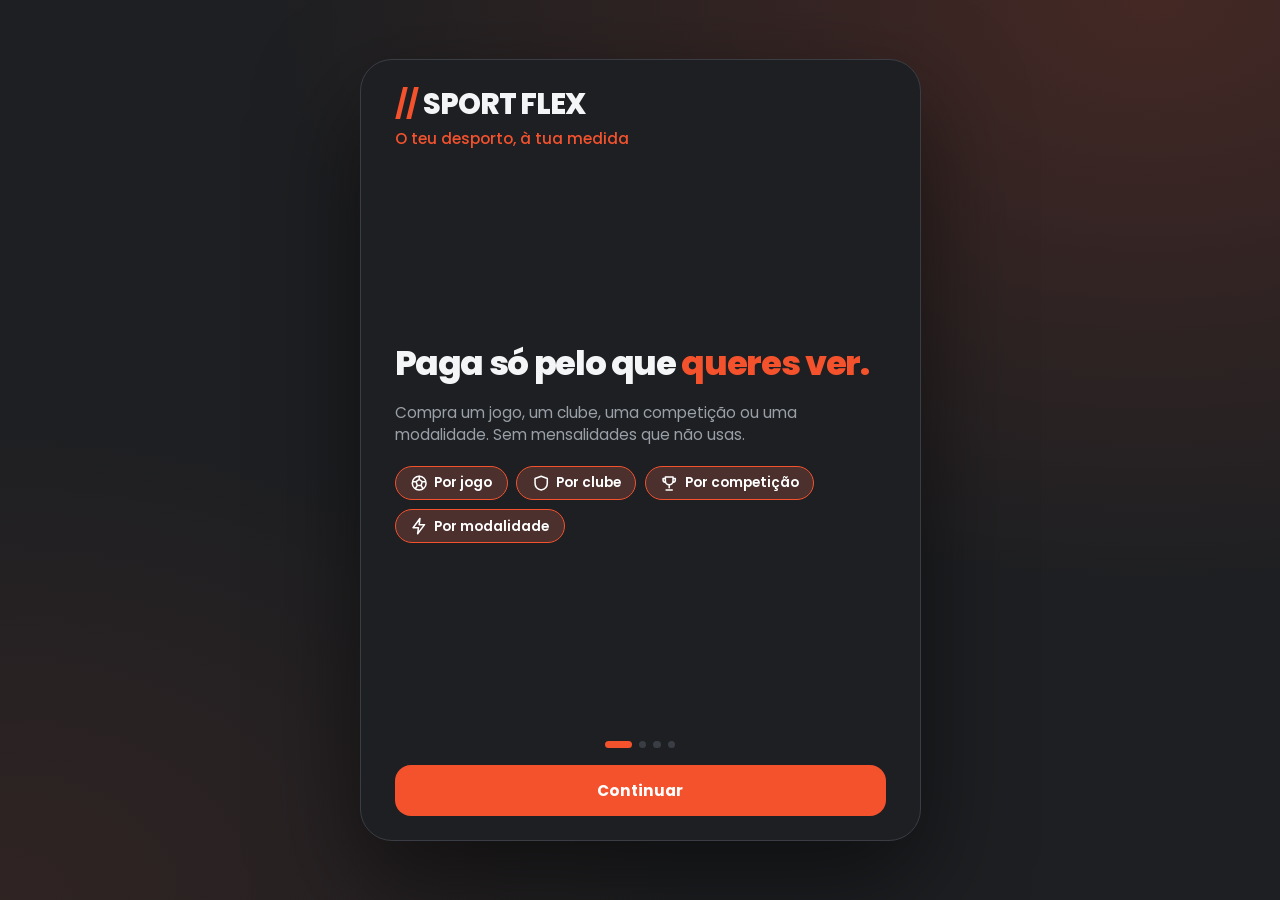
==== index.html @ 4c2252c5 "Add files via upload" ====
<!doctype html>
<html lang="pt">
<head>
<meta charset="utf-8">
<meta name="viewport" content="width=device-width,initial-scale=1,viewport-fit=cover">
<title>SportFlex</title>
<meta name="description" content="SportFlex: o teu desporto, à tua medida. Paga só pelo que queres ver.">
<meta name="theme-color" content="#1D1F22">
<meta name="color-scheme" content="dark">
<meta name="apple-mobile-web-app-capable" content="yes">
<meta name="mobile-web-app-capable" content="yes">
<meta name="apple-mobile-web-app-status-bar-style" content="black">
<meta name="apple-mobile-web-app-title" content="SportFlex">
<link rel="manifest" href="manifest.webmanifest">
<link rel="icon" href="icons/icon-192.png">
<link rel="apple-touch-icon" href="icons/apple-touch-icon.png">
<link rel="preconnect" href="https://fonts.googleapis.com">
<link rel="preconnect" href="https://fonts.gstatic.com" crossorigin>
<link rel="stylesheet" href="https://fonts.googleapis.com/css2?family=Barlow+Condensed:wght@600;700&family=Poppins:wght@400;500;600;700;800&display=swap">
<link rel="stylesheet" href="styles.css">
<style>[hidden]{display:none!important}img{max-width:100%}</style>
</head>
<body>
<div id="app"></div>
<div id="layer"></div>
<div id="toast" role="status" aria-live="polite"></div>
<script src="data.js"></script>
<script src="core.js"></script>
<script src="screens1.js"></script>
<script src="desk.js"></script>
<script src="player.js"></script>
<script src="screens2.js"></script>
<script src="boot.js"></script>
<script>
if('serviceWorker' in navigator&&location.protocol.startsWith('http')){
  window.addEventListener('load',()=>navigator.serviceWorker.register('sw.js').catch(()=>{}));
}
</script>
</body>
</html>
---- styles.css ----
/* Layout: phone-sized app shell, centered on wide screens; bottom tab bar; sheets slide up.
   Dark-first by brand: charcoal ground, one orange accent (user-changeable), green only for pitches and success. */
:root{
  --bg:#1D1F22; --bg2:#26292D; --bg3:#2F3237; --line:#3A3E44;
  --fg:#F4F5F6; --mut:#9AA0A8; --accent:#F4522D; --accent2:#FF7A45; --ok:#35C28A; --warn:#F5B942;
  --pitch1:#1C8A4F; --pitch2:#0F5C33;
  --ui:'Poppins',system-ui,sans-serif; --num:'Barlow Condensed','Poppins',sans-serif;
  color-scheme:dark;
}
*{box-sizing:border-box;margin:0;padding:0;-webkit-tap-highlight-color:transparent}
html{font-size:16px}
html.ts1{font-size:18px}html.ts2{font-size:20.5px}
html,body{height:100%}
body{background:var(--bg);color:var(--fg);font-family:var(--ui);font-size:.9rem;line-height:1.4;overflow:hidden;
  background-image:radial-gradient(600px 400px at 85% 0%,color-mix(in srgb,var(--accent) 22%,transparent),transparent),radial-gradient(500px 400px at 0% 100%,color-mix(in srgb,var(--accent) 10%,transparent),transparent)}
button{font:inherit;color:inherit;background:none;border:0;cursor:pointer;text-align:inherit}
button:focus-visible,input:focus-visible,[tabindex]:focus-visible{outline:2px solid var(--accent2);outline-offset:2px}
input{font:inherit;color:inherit}
svg.i{width:1.35em;height:1.35em;stroke:currentColor;fill:none;stroke-width:2;stroke-linecap:round;stroke-linejoin:round;flex:none}
#app{max-width:460px;height:100%;margin:0 auto;position:relative;background:var(--bg);overflow:hidden;display:flex;flex-direction:column}
.view{flex:1;overflow-y:auto;overflow-x:hidden;padding-block:0 6.5rem;padding-inline:max(16px,env(safe-area-inset-left,0px)) max(16px,env(safe-area-inset-right,0px));scrollbar-width:none}
.view::-webkit-scrollbar{display:none}
.col{display:flex;flex-direction:column;gap:.8rem}
.top{display:flex;align-items:center;justify-content:space-between;gap:.6rem;padding-block:1rem .6rem;position:sticky;top:0;background:linear-gradient(var(--bg) 78%,transparent);z-index:5}
.top h1{font-size:1.35rem;font-weight:700;letter-spacing:-.02em;line-height:1.15}
.top small{display:block;color:var(--mut);font-weight:400;font-size:.78rem}
.logo{font-weight:800;letter-spacing:-.04em;font-size:1.25rem;display:flex;gap:.3rem;align-items:baseline}
.logo b{color:var(--accent)}
.coinpill{display:flex;align-items:center;gap:.4rem;background:var(--bg3);border:1px solid var(--line);border-radius:99px;padding:.35rem .8rem .35rem .45rem;font-weight:600;font-size:.85rem}
.coin{width:1.15rem;height:1.15rem;border-radius:50%;background:radial-gradient(circle at 35% 30%,#ffe29a,var(--accent) 70%);display:inline-block;flex:none;box-shadow:inset 0 0 0 2px rgba(0,0,0,.18)}
.h2{display:flex;justify-content:space-between;align-items:baseline;margin-top:.6rem}
.h2 h2{font-size:1.02rem;font-weight:700;letter-spacing:-.01em}
.h2 button{color:var(--accent2);font-size:.8rem;font-weight:600}
.mut{color:var(--mut)}
.sm{font-size:.78rem}
/* buttons */
.btn{display:flex;align-items:center;justify-content:center;gap:.5rem;background:var(--accent);color:#fff;font-weight:700;border-radius:16px;padding:.85rem 1.1rem;min-height:3rem;text-align:center;transition:transform .12s,filter .12s}
.btn:active{transform:scale(.97)}
.btn.sec{background:var(--bg3);border:1px solid var(--line)}
.btn.ghost{background:transparent;border:1.5px solid var(--line)}
.btn.sm{min-height:2.3rem;padding:.4rem .9rem;border-radius:12px;font-size:.8rem}
.btn[disabled]{opacity:.45;pointer-events:none}
.row{display:flex;gap:.7rem;align-items:center}
.grow{flex:1;min-width:0}
.chip{display:inline-flex;align-items:center;gap:.35rem;padding:.4rem .85rem;border-radius:99px;background:var(--bg2);border:1.5px solid var(--line);font-weight:600;font-size:.8rem;white-space:nowrap}
.chip.on{background:color-mix(in srgb,var(--accent) 18%,var(--bg2));border-color:var(--accent);color:#fff}
.chips{display:flex;gap:.5rem;flex-wrap:wrap}
.strip{display:flex;gap:.7rem;overflow-x:auto;scroll-snap-type:x mandatory;margin-inline:calc(-1*max(16px,env(safe-area-inset-left,0px)));padding-inline:max(16px,env(safe-area-inset-left,0px));scrollbar-width:none;padding-bottom:.2rem}
.strip::-webkit-scrollbar{display:none}
.strip>*{scroll-snap-align:start;flex:none}
.card{background:var(--bg2);border:1px solid var(--line);border-radius:20px;padding:1rem}
/* seg */
.seg{display:flex;background:var(--bg2);border:1px solid var(--line);border-radius:14px;padding:.25rem;gap:.15rem}
.seg button{flex:1;text-align:center;padding:.5rem .2rem;border-radius:10px;font-weight:600;font-size:.78rem;color:var(--mut)}
.seg button.on{background:var(--accent);color:#fff}
/* crest */
.crest{width:2.5rem;height:2.5rem;flex:none}
.crest.lg{width:3.6rem;height:3.6rem}
.crest.xs{width:1.6rem;height:1.6rem}
/* hero recommendation */
.hero{width:84%;min-height:11.5rem;border-radius:24px;padding:1rem;position:relative;overflow:hidden;display:flex;flex-direction:column;justify-content:space-between;color:#fff;text-align:left}
.hero:after{content:"";position:absolute;right:-3rem;top:-3rem;width:11rem;height:11rem;border-radius:50%;border:2rem solid rgba(255,255,255,.09);pointer-events:none}
.hero .tags{display:flex;gap:.4rem;position:relative;z-index:1}
.tag{background:rgba(0,0,0,.42);backdrop-filter:blur(6px);border-radius:99px;padding:.2rem .65rem;font-size:.68rem;font-weight:700;letter-spacing:.02em;display:inline-flex;gap:.3rem;align-items:center}
.tag.live{background:var(--accent)}
.tag.ok{background:rgba(53,194,138,.9);color:#05281b}
.dot{width:.5rem;height:.5rem;border-radius:50%;background:currentColor;animation:pulse 1.4s infinite}
@keyframes pulse{50%{opacity:.25}}
.hero .vs{display:flex;align-items:center;gap:.7rem;position:relative;z-index:1}
.hero .vs b{font-family:var(--num);font-size:1.8rem;line-height:1}
.hero h3{font-size:1.05rem;font-weight:700;line-height:1.2;position:relative;z-index:1}
.why{font-size:.72rem;opacity:.85;display:flex;gap:.35rem;align-items:center;position:relative;z-index:1}
/* game card */
.g{display:flex;align-items:center;gap:.75rem;background:var(--bg2);border:1px solid var(--line);border-radius:20px;padding:.8rem;width:100%}
.g .tt{display:flex;flex-direction:column;gap:.15rem;min-width:0;flex:1}
.g .tt b{font-weight:600;font-size:.88rem;line-height:1.2}
.g .tt span{font-size:.72rem;color:var(--mut)}
.pair{display:flex;flex:none}
.pair .crest+.crest{margin-left:-.7rem}
.price{display:flex;align-items:center;gap:.3rem;font-weight:700;font-size:.85rem;background:color-mix(in srgb,var(--accent) 16%,var(--bg3));border:1px solid color-mix(in srgb,var(--accent) 45%,transparent);padding:.35rem .6rem;border-radius:12px;white-space:nowrap}
.price.own{background:rgba(53,194,138,.14);border-color:rgba(53,194,138,.5);color:var(--ok)}
.sc{font-family:var(--num);font-weight:700;font-size:1.15rem;letter-spacing:.02em}
/* nav */
.nav{position:absolute;left:0;right:0;bottom:0;display:flex;justify-content:space-around;padding:.5rem max(8px,env(safe-area-inset-right,0px)) calc(.5rem + env(safe-area-inset-bottom,0px)) max(8px,env(safe-area-inset-left,0px));background:rgba(21,22,25,.94);backdrop-filter:blur(14px);border-top:1px solid var(--line);z-index:20}
.nav button{display:flex;flex-direction:column;align-items:center;gap:.15rem;color:var(--mut);font-size:.66rem;font-weight:600;min-width:3.6rem;padding:.25rem}
.nav button.on{color:var(--accent)}
.nav svg.i{width:1.5rem;height:1.5rem}
.fab{position:absolute;right:max(16px,env(safe-area-inset-right,0px));bottom:calc(5.4rem + env(safe-area-inset-bottom,0px));width:3.4rem;height:3.4rem;border-radius:50%;background:linear-gradient(135deg,var(--accent2),var(--accent));display:grid;place-items:center;box-shadow:0 10px 30px color-mix(in srgb,var(--accent) 55%,transparent);z-index:19;color:#fff}
.fab svg.i{width:1.6rem;height:1.6rem}
/* sheet */
#layer{position:fixed;inset:0;pointer-events:none;z-index:50}
.sheetwrap{position:absolute;inset:0;display:flex;justify-content:center;align-items:flex-end;pointer-events:auto}
.scrim{position:absolute;inset:0;background:rgba(0,0,0,.6);animation:fade .2s}
@keyframes fade{from{opacity:0}}
.sheet{position:relative;width:100%;max-width:460px;max-height:88%;overflow-y:auto;background:var(--bg2);border:1px solid var(--line);border-radius:28px 28px 0 0;padding:1rem max(18px,env(safe-area-inset-right,0px)) calc(1.4rem + env(safe-area-inset-bottom,0px)) max(18px,env(safe-area-inset-left,0px));animation:up .28s cubic-bezier(.2,.8,.2,1);display:flex;flex-direction:column;gap:.9rem}
@keyframes up{from{transform:translateY(40%);opacity:0}}
.sheet.full{height:88%}
.grab{width:2.6rem;height:.28rem;background:var(--line);border-radius:9px;margin:-.2rem auto .1rem;flex:none}
.sheet h3{font-size:1.15rem;font-weight:700;letter-spacing:-.01em}
#toast{position:fixed;left:50%;top:max(16px,env(safe-area-inset-top,0px));transform:translate(-50%,calc(-100% - 60px));opacity:0;pointer-events:none;background:#fff;color:#16181b;font-weight:600;padding:.7rem 1.1rem;border-radius:16px;box-shadow:0 14px 40px rgba(0,0,0,.5);z-index:99;transition:transform .35s cubic-bezier(.2,.9,.3,1.2);max-width:min(92vw,420px);text-align:center;font-size:.85rem}
#toast.show{transform:translate(-50%,0);opacity:1}
/* toggle */
.sw{width:3rem;height:1.7rem;border-radius:99px;background:var(--bg3);border:1px solid var(--line);position:relative;flex:none;transition:background .2s}
.sw:after{content:"";position:absolute;left:.2rem;top:.2rem;width:1.2rem;height:1.2rem;border-radius:50%;background:#fff;transition:transform .2s}
.sw.on{background:var(--accent);border-color:var(--accent)}
.sw.on:after{transform:translateX(1.3rem)}
.list{display:flex;flex-direction:column}
.li{display:flex;align-items:center;gap:.8rem;padding:.8rem 0;border-bottom:1px solid var(--line);width:100%}
.li:last-child{border-bottom:0}
.ic{width:2.6rem;height:2.6rem;border-radius:14px;background:color-mix(in srgb,var(--accent) 16%,var(--bg3));color:var(--accent2);display:grid;place-items:center;flex:none}
.big{font-family:var(--num);font-weight:700;line-height:.95;letter-spacing:.01em}
.bar{height:.5rem;border-radius:9px;background:var(--bg3);overflow:hidden}
.bar>i{display:block;height:100%;background:var(--accent);border-radius:9px;transition:width .5s}
.search{display:flex;align-items:center;gap:.6rem;background:var(--bg2);border:1px solid var(--line);border-radius:16px;padding:.7rem .9rem;color:var(--mut)}
.search input{background:none;border:0;outline:0;flex:1;min-width:0}
/* player */
.stage{position:relative;border-radius:22px;overflow:hidden;background:var(--pitch2);aspect-ratio:16/10.5;width:100%}
.stage canvas{width:100%;height:100%;display:block}
.sb{display:flex;align-items:center;justify-content:space-between;gap:.5rem;background:rgba(10,11,13,.78);backdrop-filter:blur(8px);border-radius:16px;padding:.5rem .8rem;position:absolute;left:.6rem;right:.6rem;bottom:.6rem}
.sb .t{display:flex;align-items:center;gap:.45rem;font-weight:600;font-size:.78rem;min-width:0}
.sb .t.r{flex-direction:row-reverse}
.sb .mid{text-align:center}
.sb .mid .sc{font-size:1.5rem;line-height:1}
.sb .mid small{display:block;font-size:.68rem;color:var(--accent2);font-weight:700}
.banner{position:absolute;left:.6rem;top:.6rem;right:.6rem;display:flex;justify-content:space-between;pointer-events:none}
.lock{position:absolute;inset:0;background:rgba(14,15,17,.82);backdrop-filter:blur(7px);display:flex;flex-direction:column;align-items:center;justify-content:center;gap:.7rem;text-align:center;padding:1rem}
.ptabs{display:flex;gap:.4rem;overflow-x:auto;scrollbar-width:none}
.ptabs button{flex:none;padding:.5rem .9rem;border-radius:12px;background:var(--bg2);border:1px solid var(--line);font-weight:600;font-size:.78rem;color:var(--mut);display:flex;gap:.4rem;align-items:center}
.ptabs button.on{color:#fff;background:color-mix(in srgb,var(--accent) 22%,var(--bg2));border-color:var(--accent)}
.feed{display:flex;flex-direction:column;gap:.5rem}
.ev{display:flex;gap:.7rem;align-items:center;font-size:.82rem}
.ev b{font-family:var(--num);font-size:1.05rem;color:var(--accent2);min-width:2.2rem}
.msgs{display:flex;flex-direction:column;gap:.45rem;max-height:13rem;overflow-y:auto;scrollbar-width:none}
.m{background:var(--bg3);border-radius:16px 16px 16px 4px;padding:.5rem .8rem;font-size:.82rem;max-width:84%;width:fit-content}
.m small{display:block;color:var(--accent2);font-weight:700;font-size:.68rem}
.m.me{background:var(--accent);margin-left:auto;border-radius:16px 16px 4px 16px}
.m.me small{display:none}
.inp{display:flex;gap:.5rem}
.inp input{flex:1;min-width:0;background:var(--bg3);border:1px solid var(--line);border-radius:14px;padding:.7rem .9rem;outline:0}
.tiles{display:grid;grid-template-columns:repeat(3,1fr);gap:.5rem}
.tile{aspect-ratio:3/4;border-radius:16px;position:relative;overflow:hidden;display:flex;align-items:flex-end;padding:.5rem;font-weight:600;font-size:.74rem}
.tile:before{content:"";position:absolute;left:50%;top:22%;width:38%;aspect-ratio:1;border-radius:50%;background:rgba(255,255,255,.55);transform:translateX(-50%)}
.tile:after{content:"";position:absolute;left:50%;top:60%;width:70%;aspect-ratio:1;border-radius:50%;background:rgba(255,255,255,.32);transform:translateX(-50%)}
.tile span{position:relative;z-index:1;display:flex;align-items:center;gap:.3rem}
.tile.talk{box-shadow:0 0 0 2px var(--ok)}
.tile.add{background:var(--bg3);border:1.5px dashed var(--line);display:grid;place-items:center;color:var(--mut)}
.tile.add:before,.tile.add:after{display:none}
.rx{position:absolute;bottom:.6rem;font-size:1.4rem;animation:float 2s ease-out forwards;pointer-events:none}
@keyframes float{to{transform:translateY(-6rem);opacity:0}}
.opt{display:flex;flex-direction:column;gap:.4rem;padding:.7rem .8rem;border-radius:14px;background:var(--bg3);border:1.5px solid var(--line);width:100%;position:relative;overflow:hidden}
.opt>i{position:absolute;left:0;top:0;bottom:0;background:color-mix(in srgb,var(--accent) 24%,transparent);transition:width .6s;z-index:0}
.opt>*{position:relative;z-index:1}
.opt.on{border-color:var(--accent)}
.tl{display:flex;gap:.5rem;overflow-x:auto;scrollbar-width:none}
.mom{flex:none;background:var(--bg3);border:1.5px solid var(--line);border-radius:14px;padding:.55rem .8rem;font-size:.76rem;font-weight:600;text-align:left}
.mom b{font-family:var(--num);color:var(--accent2);display:block;font-size:1rem}
.mom.on{border-color:var(--accent);background:color-mix(in srgb,var(--accent) 20%,var(--bg3))}
.stepper{display:flex;align-items:center;gap:.5rem}
.stepper button{width:2.2rem;height:2.2rem;border-radius:10px;background:var(--bg3);border:1px solid var(--line);display:grid;place-items:center;font-weight:700;font-size:1.1rem}
.stepper b{font-family:var(--num);font-size:1.6rem;min-width:1.4rem;text-align:center}
.sw-color{width:2.4rem;height:2.4rem;border-radius:50%;border:3px solid transparent;flex:none}
.sw-color.on{border-color:#fff}
.hero-wallet{border-radius:26px;padding:1.2rem;background:linear-gradient(140deg,color-mix(in srgb,var(--accent) 85%,#000),#5a1708);position:relative;overflow:hidden}
.hero-wallet:after{content:"";position:absolute;right:-3rem;bottom:-4rem;width:12rem;height:12rem;border-radius:50%;border:2.4rem solid rgba(255,255,255,.08)}
.rank{display:flex;align-items:center;gap:.7rem;padding:.55rem .7rem;border-radius:14px}
.rank.me{background:color-mix(in srgb,var(--accent) 18%,var(--bg2));border:1px solid var(--accent)}
.rank .n{font-family:var(--num);font-size:1.2rem;width:1.4rem;text-align:center;color:var(--mut)}
.av{width:2.3rem;height:2.3rem;border-radius:50%;display:grid;place-items:center;font-weight:700;font-size:.85rem;flex:none}
.dim{opacity:.55}
/* onboarding */
.ob{position:absolute;inset:0;z-index:30;background:var(--bg);display:flex;flex-direction:column;padding:max(1.4rem,env(safe-area-inset-top,0px)) max(20px,env(safe-area-inset-right,0px)) calc(1.4rem + env(safe-area-inset-bottom,0px)) max(20px,env(safe-area-inset-left,0px));gap:1rem;overflow-y:auto}
.ob h1{font-size:2rem;line-height:1.05;font-weight:800;letter-spacing:-.04em;text-wrap:balance}
.ob h1 em{font-style:normal;color:var(--accent)}
.dots{display:flex;gap:.4rem;justify-content:center}
.dots i{width:.45rem;height:.45rem;border-radius:9px;background:var(--line);transition:all .25s}
.dots i.on{width:1.6rem;background:var(--accent)}
.pickgrid{display:grid;grid-template-columns:1fr 1fr;gap:.6rem}
.pick{display:flex;align-items:center;gap:.6rem;background:var(--bg2);border:1.5px solid var(--line);border-radius:16px;padding:.7rem;font-weight:600;font-size:.82rem}
.pick.on{border-color:var(--accent);background:color-mix(in srgb,var(--accent) 16%,var(--bg2))}
.slashes{font-weight:800;color:var(--accent)}
/* Modo Essencial */
body.ess{font-size:1.1rem}
body.ess .btn{min-height:3.8rem;font-size:1.1rem;border-radius:20px}
body.ess .g{padding:1.1rem;border-radius:24px}
body.ess .g .tt b{font-size:1.1rem}
body.ess .g .tt span{font-size:.9rem}
body.ess .nav button{font-size:.95rem;min-width:5rem}
body.ess .nav svg.i{width:2rem;height:2rem}
body.ess .top h1{font-size:1.7rem}
body.ess .crest{width:3.4rem;height:3.4rem}
body.ess .price{font-size:1.05rem}
@media(prefers-reduced-motion:reduce){*{animation-duration:.01ms!important;transition-duration:.01ms!important}}

img.crest{object-fit:contain;filter:drop-shadow(0 2px 4px rgba(0,0,0,.35))}

/* ---------- Layouts adaptáveis ---------- */
.wrap{width:100%}
.rail-logo{display:none}
.pgrid{display:flex;flex-direction:column;gap:.8rem}
.pside{display:flex;flex-direction:column;gap:.8rem;min-width:0}
.pstage{min-width:0}
@media(max-width:340px){.hero{width:92%}.top h1{font-size:1.15rem}.coinpill{padding-right:.6rem}.ptabs button{padding:.45rem .7rem}}
/* Telemóveis dobráveis abertos, tablets e janelas médias: ecrã inteiro com barra lateral */
@media(min-width:700px){
  body{background-image:radial-gradient(900px 600px at 90% 0%,color-mix(in srgb,var(--accent) 18%,transparent),transparent),radial-gradient(700px 500px at 0% 100%,color-mix(in srgb,var(--accent) 9%,transparent),transparent)}
  #app{max-width:none;width:100%;flex-direction:row;background:transparent}
  .nav{order:-1;position:relative;flex-direction:column;justify-content:flex-start;align-items:stretch;gap:.3rem;width:6.4rem;flex:none;padding:1.2rem .6rem;border-top:0;border-right:1px solid var(--line);background:rgba(21,22,25,.7)}
  .nav .rail-logo{display:flex;flex-direction:column;align-items:center;margin-bottom:1.2rem;font-weight:800;letter-spacing:-.04em;line-height:1}
  .nav .rail-logo b{color:var(--accent);font-size:1.7rem}.nav .rail-logo span{font-size:.62rem;margin-top:.2rem}
  .nav button{border-radius:16px;padding:.7rem .3rem;min-width:0}
  .nav button:hover{background:var(--bg3)}.nav button.on{background:color-mix(in srgb,var(--accent) 16%,var(--bg2))}
  .view{padding-inline:max(24px,env(safe-area-inset-left,0px)) max(24px,env(safe-area-inset-right,0px));padding-bottom:3rem}
  .wrap{max-width:60rem;margin:0 auto}
  .fab{bottom:1.6rem;right:1.6rem}
  .hero{width:24rem}
  .gl,#exlist{display:grid!important;grid-template-columns:repeat(auto-fill,minmax(19rem,1fr));gap:.7rem!important}
  #exlist .h2{grid-column:1/-1}
  .col.two{display:grid;grid-template-columns:repeat(2,minmax(0,1fr));align-items:start;gap:1rem 1.2rem!important}
  .col.two>.hero-wallet,.col.two>.h2{grid-column:1/-1}
  .pgrid{display:grid;grid-template-columns:minmax(0,1.35fr) minmax(0,1fr);gap:1.2rem;align-items:start}
  .pstage{position:sticky;top:4.8rem}
  .pgrid .msgs{max-height:18rem}
  .sheetwrap{align-items:center}
  .sheet{max-width:34rem;border-radius:28px;max-height:86%;padding-bottom:1.4rem}
  .sheet.full{height:80%}
  .ob{inset:0;margin:auto;width:min(33rem,calc(100% - 3rem));height:min(46rem,calc(100% - 3rem));border-radius:32px;border:1px solid var(--line);box-shadow:0 40px 100px rgba(0,0,0,.5);padding-inline:2rem}
  .strip{margin-inline:0;padding-inline:0}
}
/* Computadores: interface maior */
@media(min-width:1100px){
  html{font-size:17px}
  .wrap{max-width:78rem}
  .nav{width:8.4rem}.nav .rail-logo b{font-size:2.1rem}.nav .rail-logo span{font-size:.72rem}
  .nav button{font-size:.78rem}.nav svg.i{width:1.7rem;height:1.7rem}
  .hero{width:27rem;min-height:13rem}
  .gl,#exlist{grid-template-columns:repeat(auto-fill,minmax(22rem,1fr))}
  .pgrid{grid-template-columns:minmax(0,1.7fr) minmax(0,1fr)}
  .col.two{grid-template-columns:repeat(2,minmax(0,1fr))}
}
@media(min-width:1700px){html{font-size:18px}.wrap{max-width:92rem}.gl,#exlist{grid-template-columns:repeat(auto-fill,minmax(24rem,1fr))}}
/* Telemóvel na horizontal ou janelas baixas */
@media(min-width:700px) and (max-height:520px){
  .nav{width:4.6rem;padding:.5rem .3rem}.nav .rail-logo{display:none}.nav button span{font-size:.6rem}
  .nav button{padding:.4rem .1rem}.pstage{top:3.6rem}
  .top{padding-block:.5rem .3rem}
}

/* ---------- Home para computador ---------- */
.crest.xl{width:8.5rem;height:8.5rem;filter:drop-shadow(0 8px 24px rgba(0,0,0,.45))}
.dsearch{display:flex;align-items:center;gap:.6rem;flex:1;max-width:26rem;background:var(--bg2);border:1px solid var(--line);border-radius:16px;padding:.7rem 1rem;color:var(--mut);margin-left:auto}
.dsearch:hover{border-color:var(--accent)}
.top .btn.sm{flex:none}
.dh{display:grid;grid-template-columns:minmax(0,2fr) minmax(0,1fr);gap:1.4rem;align-items:start;padding-top:.4rem}
.dh .full{grid-column:1/-1}
.dh-h{display:flex;justify-content:space-between;align-items:baseline;margin-bottom:.8rem}
.dh-h h2{font-size:1.2rem;font-weight:700;letter-spacing:-.02em;display:flex;gap:.5rem;align-items:center}
.dh-h button,.mini{color:var(--accent2);font-weight:600;font-size:.82rem;display:inline-flex;align-items:center;gap:.2rem}
.mini svg.i{width:1em;height:1em}
.dside{display:flex;flex-direction:column;gap:1.4rem}
.dbanner{border-radius:30px;padding:2rem 2.2rem;min-height:21rem;display:grid;grid-template-columns:minmax(0,1.3fr) minmax(0,1fr);gap:1rem;align-items:center;position:relative;overflow:hidden;color:#fff}
.dbanner:after{content:"";position:absolute;right:-6rem;top:-7rem;width:24rem;height:24rem;border-radius:50%;border:4rem solid rgba(255,255,255,.07);pointer-events:none}
.dbl{display:flex;flex-direction:column;gap:1rem;position:relative;z-index:1;min-width:0}
.dbl .tags{display:flex;gap:.5rem;flex-wrap:wrap}
.dbl h2{font-size:2.3rem;line-height:1.08;font-weight:800;letter-spacing:-.04em;text-wrap:balance}
.dbl .why{font-size:.9rem;opacity:.9;display:flex;gap:.4rem;align-items:center}
.dbr{display:flex;align-items:center;justify-content:center;gap:1.4rem;position:relative;z-index:1}
.dbr b{font-family:var(--num);font-size:2.6rem;opacity:.8}
.cd{display:flex;gap:.6rem}
.cdb{background:rgba(0,0,0,.38);backdrop-filter:blur(6px);border-radius:16px;padding:.5rem .8rem;min-width:4.2rem;text-align:center}
.cdb b{display:block;font-family:var(--num);font-size:2rem;line-height:1;font-variant-numeric:tabular-nums}
.cdb small{font-size:.65rem;opacity:.8;text-transform:lowercase}
.dwallet{background:linear-gradient(150deg,color-mix(in srgb,var(--accent) 22%,var(--bg2)),var(--bg2))}
.dgrid4{display:grid;grid-template-columns:repeat(auto-fill,minmax(17rem,1fr));gap:1rem}
.dgrid4 .hero{width:100%}
.dcal{padding:1.2rem 1.3rem}
.cal-day{font-size:.78rem;font-weight:700;color:var(--accent2);margin:1rem 0 .3rem;text-transform:capitalize;letter-spacing:.01em}
.cal-day:first-child{margin-top:0}
.cal-row{display:flex;align-items:center;gap:.9rem;width:100%;padding:.65rem .7rem;border-radius:14px;transition:background .15s}
.cal-row:hover{background:var(--bg3)}
.cal-row .grow b{font-weight:600;font-size:.9rem;display:block}
.cal-t{font-family:var(--num);font-size:1.25rem;font-weight:700;min-width:3.4rem;color:var(--fg);font-variant-numeric:tabular-nums}
.dparty{background:linear-gradient(130deg,color-mix(in srgb,var(--accent) 26%,var(--bg2)),var(--bg2))}
.dcomps{display:grid;grid-template-columns:repeat(auto-fill,minmax(14.5rem,1fr));gap:1rem}
.ctile{background:var(--bg2);border:1px solid var(--line);border-radius:20px;padding:1rem;display:flex;flex-direction:column;gap:.45rem;align-items:flex-start}
.ctile .price{margin-top:.3rem}
.dres{display:flex;flex-direction:column;gap:.5rem;text-align:left;transition:border-color .15s}
.dres:hover,.hero:hover{border-color:var(--accent)}
.hero{transition:transform .18s}.hero:hover{transform:translateY(-3px)}
@media(max-width:1250px){.dbanner{grid-template-columns:1fr}.dbr{display:none}}

@media(min-width:1250px){.dgrid4{grid-template-columns:repeat(4,minmax(0,1fr))}}
.dbl .row{flex-wrap:nowrap!important}
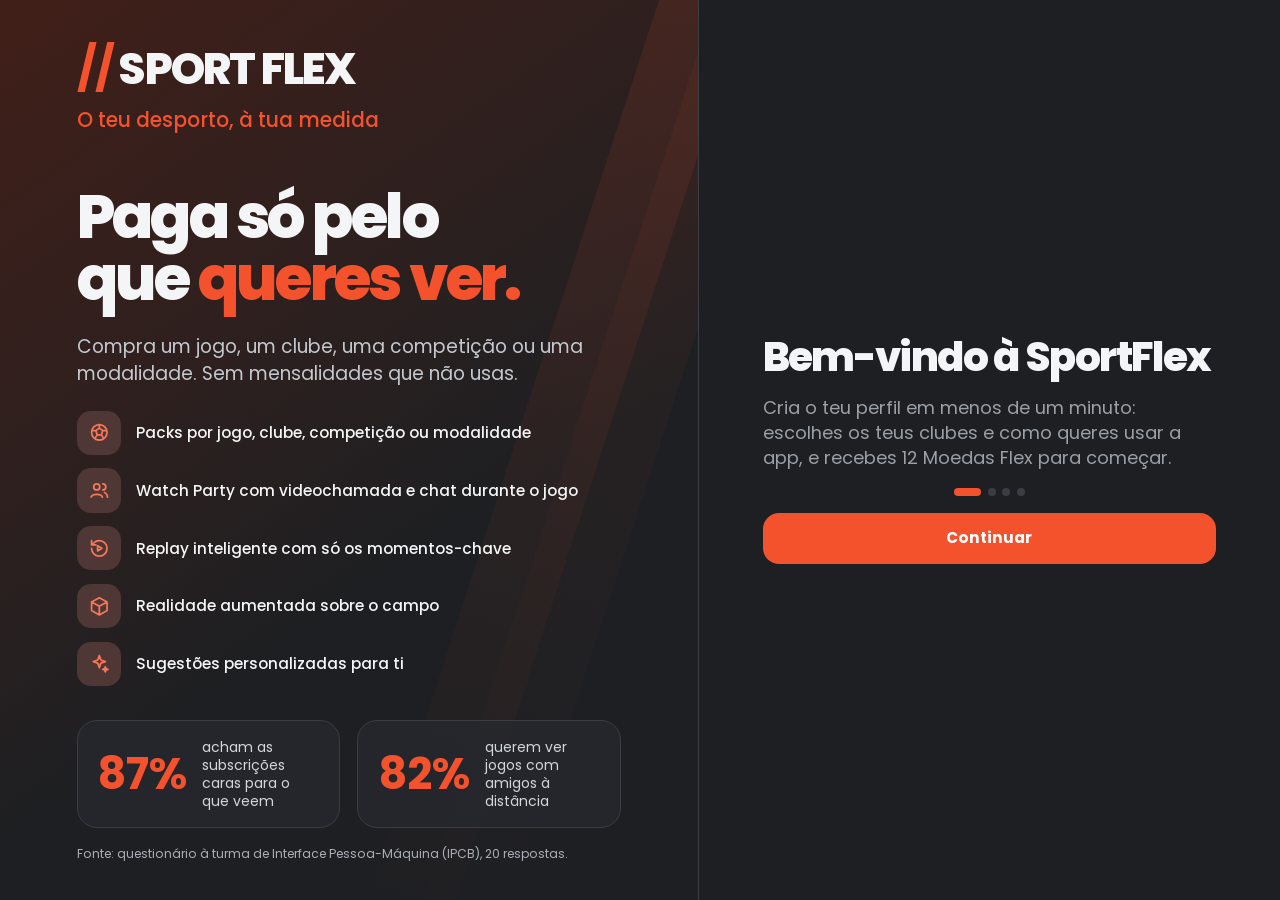
==== commit 36d89e21: "Add files via upload" ====
--- a/index.html
+++ b/index.html
@@ -29,7 +29,9 @@
 <script src="screens1.js"></script>
 <script src="desk.js"></script>
 <script src="player.js"></script>
+<script src="ai.js"></script>
 <script src="screens2.js"></script>
+<script src="features.js"></script>
 <script src="boot.js"></script>
 <script>
 if('serviceWorker' in navigator&&location.protocol.startsWith('http')){
--- a/styles.css
+++ b/styles.css
@@ -195,7 +195,7 @@
 
 /* ---------- Layouts adaptáveis ---------- */
 .wrap{width:100%}
-.rail-logo{display:none}
+.nav .rail-logo{display:none}
 .pgrid{display:flex;flex-direction:column;gap:.8rem}
 .pside{display:flex;flex-direction:column;gap:.8rem;min-width:0}
 .pstage{min-width:0}
@@ -290,3 +290,172 @@
 
 @media(min-width:1250px){.dgrid4{grid-template-columns:repeat(4,minmax(0,1fr))}}
 .dbl .row{flex-wrap:nowrap!important}
+
+/* Arranque e navegação: ajustes */
+.ob-main{display:flex;flex-direction:column;gap:1rem;flex:1;min-height:0}
+.ob-welcome{display:contents}
+.ob-dw,.ob-brand{display:none}
+.nav .rail-logo.on{background:color-mix(in srgb,var(--accent) 16%,var(--bg2));border-radius:16px}
+@media(min-width:700px){
+  .nav button[data-v=home]:not(.rail-logo){display:none}
+  .nav .rail-logo{min-width:0;width:100%;padding:.8rem .3rem;gap:.2rem;margin-bottom:1rem;border-radius:16px;color:var(--fg);font-size:inherit}
+  .nav .rail-logo:hover{background:var(--bg3)}
+  .nav .rail-logo.on:hover{background:color-mix(in srgb,var(--accent) 16%,var(--bg2))}
+}
+@media(min-width:700px) and (max-height:520px){.nav button[data-v=home]:not(.rail-logo){display:flex}.nav .rail-logo{display:none}}
+@media(min-width:1100px){
+  .ob{inset:0;width:auto;height:auto;margin:0;border:0;border-radius:0;box-shadow:none;padding:0;gap:0;flex-direction:row;overflow:hidden}
+  .ob-brand{display:flex;flex:1.2;position:relative;overflow:hidden;align-items:center;padding:3rem clamp(3rem,6vw,6rem);background:linear-gradient(145deg,color-mix(in srgb,var(--accent) 22%,#0f1012),var(--bg) 62%);border-right:1px solid var(--line)}
+  .ob-brand:before,.ob-brand:after{content:"";position:absolute;top:-10%;bottom:-10%;width:5rem;background:linear-gradient(var(--accent),transparent);transform:rotate(18deg);opacity:.12;pointer-events:none}
+  .ob-brand:before{right:14%}.ob-brand:after{right:6%;opacity:.07}
+  .obb-in{position:relative;z-index:1;display:flex;flex-direction:column;gap:1.4rem;max-width:36rem}
+  .obb-tag{color:var(--accent);font-weight:500;font-size:1.2rem;margin-top:-1rem}
+  .obb-in h2{font-size:3.6rem;line-height:1.02;font-weight:800;letter-spacing:-.045em;margin-top:1.6rem;text-wrap:balance}
+  .obb-in h2 em{font-style:normal;color:var(--accent)}
+  .obb-in p{color:#c4c8ce;font-size:1.1rem;max-width:30rem}
+  .obb-list{list-style:none;display:flex;flex-direction:column;gap:.8rem}
+  .obb-list li{display:flex;align-items:center;gap:.9rem;font-weight:500}
+  .obb-stats{display:flex;gap:1rem;margin-top:.6rem}
+  .obb-stats div{flex:1;background:rgba(38,41,45,.8);border:1px solid var(--line);border-radius:20px;padding:1rem 1.2rem;display:flex;align-items:center;gap:.9rem}
+  .obb-stats b{font-family:var(--num);font-size:2.6rem;color:var(--accent);line-height:1}
+  .obb-stats span{font-size:.82rem;color:#d3d6db;line-height:1.3}
+  .ob-main{flex:1;justify-content:center;padding:3rem clamp(2.5rem,5vw,5.5rem);overflow-y:auto;background:var(--bg)}
+  .ob-main>*{width:100%;max-width:30rem;margin-inline:auto}
+  .ob-welcome{display:none}
+  .ob-dw{display:flex;flex-direction:column;gap:1rem}
+  .ob-dw h1{font-size:2.4rem}
+  .ob-dw p{font-size:1.05rem}
+  .pickgrid{grid-template-columns:1fr 1fr}
+}
+
+/* ===== Movimento e transições ===== */
+@keyframes rise{from{opacity:0;transform:translate3d(var(--dx,0),var(--dy,16px),0)}}
+@keyframes fadeout{to{opacity:0}}
+@keyframes down{to{transform:translateY(45%);opacity:0}}
+@keyframes popin{from{transform:translateY(14px) scale(.96);opacity:0}}
+@keyframes popout{to{transform:translateY(10px) scale(.97);opacity:0}}
+@keyframes bump{40%{transform:scale(1.25);color:var(--accent2)}}
+@keyframes navpop{40%{transform:translateY(-3px) scale(1.14)}}
+.view.enter{--dy:16px}
+.view.enter[data-dir=fwd]{--dx:28px;--dy:0px}
+.view.enter[data-dir=back]{--dx:-28px;--dy:0px}
+.view.enter[data-dir=deep]{--dy:30px}
+.view.enter .wrap>*,.view.enter .dh>*{animation:rise .55s cubic-bezier(.2,.75,.25,1) backwards}
+.view.enter .wrap>.dh{animation:none}
+.view.enter .wrap>:nth-child(2),.view.enter .dh>:nth-child(2){animation-delay:.05s}
+.view.enter .wrap>:nth-child(3),.view.enter .dh>:nth-child(3){animation-delay:.1s}
+.view.enter .wrap>:nth-child(4),.view.enter .dh>:nth-child(4){animation-delay:.15s}
+.view.enter .wrap>:nth-child(5),.view.enter .dh>:nth-child(5){animation-delay:.2s}
+.view.enter .wrap>:nth-child(6),.view.enter .dh>:nth-child(6){animation-delay:.25s}
+.view.enter .wrap>:nth-child(7),.view.enter .dh>:nth-child(7){animation-delay:.3s}
+.view.enter .wrap>:nth-child(n+8),.view.enter .dh>:nth-child(n+8){animation-delay:.35s}
+@media(min-width:700px){.view.enter,.view.enter[data-dir]{--dx:0px;--dy:14px}.view.enter[data-dir=deep]{--dy:22px}}
+/* navegação: indicador deslizante */
+.nav button{position:relative;z-index:1;transition:color .2s}
+.nav-ind{position:absolute;left:0;top:0;z-index:0;pointer-events:none;border-radius:14px;background:color-mix(in srgb,var(--accent) 16%,var(--bg2));transition:transform .45s cubic-bezier(.3,.9,.3,1.08),width .3s,height .3s}
+.nav.has-ind button.on,.nav.has-ind button.on:hover,.nav.has-ind .rail-logo.on,.nav.has-ind .rail-logo.on:hover{background:transparent}
+.nav.enter button.on svg{animation:navpop .45s cubic-bezier(.3,.9,.3,1.2)}
+/* janelas */
+.sheet{animation:up .42s cubic-bezier(.16,.9,.25,1)}
+.sheetwrap.out{pointer-events:none}
+.sheetwrap.out .scrim{animation:fadeout .22s forwards}
+.sheetwrap.out .sheet{animation:down .22s cubic-bezier(.5,0,.8,.4) forwards}
+@media(min-width:700px){.sheet{animation:popin .34s cubic-bezier(.16,.9,.25,1)}.sheetwrap.out .sheet{animation:popout .2s forwards}}
+/* contadores */
+[data-count]{display:inline-block;font-variant-numeric:tabular-nums}
+[data-count].bump{animation:bump .6s ease}
+/* feedback ao toque e ao passar o rato */
+.g,.li,.chip,.cal-row,.ctile,.dres,.card[data-a],.coinpill,.mini,.price{transition:transform .16s cubic-bezier(.3,.8,.3,1),background .18s,border-color .18s,box-shadow .2s}
+.g:active,.li:active,.chip:active,.cal-row:active,.dres:active,.coinpill:active,.card[data-a]:active,.hero:active,.stepper button:active,.seg button:active,.ptabs button:active{transform:scale(.97)}
+.btn{transition:transform .14s cubic-bezier(.3,.8,.3,1),filter .18s,background .18s}
+@media(hover:hover){
+ .g:hover,.dres:hover,.ctile:hover{transform:translateY(-2px);border-color:color-mix(in srgb,var(--accent) 45%,var(--line));box-shadow:0 10px 24px rgba(0,0,0,.28)}
+ .btn:not(.sec):not(.ghost):not([disabled]):hover{filter:brightness(1.08)}
+ .btn.sec:not([disabled]):hover{background:color-mix(in srgb,var(--bg3) 82%,#fff)}
+ .chip:hover{border-color:var(--accent)}
+}
+.hero{transition:transform .22s cubic-bezier(.3,.8,.3,1),box-shadow .22s}
+@media(hover:hover){.hero:hover{box-shadow:0 14px 30px rgba(0,0,0,.35)}}
+.bar i{transition:width .7s cubic-bezier(.2,.8,.2,1)}
+@media(prefers-reduced-motion:reduce){.view.enter .wrap>*,.view.enter .dh>*,.sheet,.nav-ind,[data-count].bump{animation:none!important;transition:none!important}}
+
+/* ===== Layout: ajustes ===== */
+/* faixas horizontais passam a grelha em ecrãs largos (nada fica cortado) */
+@media(min-width:700px){
+ .strip{display:grid;grid-template-columns:repeat(auto-fill,minmax(16rem,1fr));overflow:visible;scroll-snap-type:none;gap:1rem}
+ .strip>*{width:auto!important;min-width:0}
+ .strip .hero{width:100%!important}
+}
+/* Home em computador: calendário logo abaixo da faixa principal, com scroll próprio */
+.dcal .cal{max-height:34rem;overflow-y:auto;padding-right:.4rem;scrollbar-width:thin;scrollbar-color:var(--bg3) transparent}
+/* Prémios e Carteira em duas colunas independentes */
+.cA,.cB{display:contents}
+@media(min-width:700px){
+ .cA,.cB{display:flex;flex-direction:column;gap:1rem;min-width:0}
+ .col.two>.cA,.col.two>.cB{align-self:start}
+ .ptabs{flex-wrap:wrap;overflow:visible}
+}
+
+/* ecrãs muito estreitos (dobrável fechado) e colunas apertadas */
+.prow{flex-wrap:wrap;gap:.6rem}
+.prow .btn{margin-left:auto}
+.seg button{min-width:0;overflow:hidden;text-overflow:ellipsis;white-space:nowrap;padding-inline:.15rem;font-size:clamp(.62rem,3.2vw,.78rem)}
+.top .logo{white-space:nowrap}
+@media(max-width:340px){.top .logo{font-size:1.15rem}.top .tag{display:none}}
+
+/* assistente: a escrever */
+.typing{display:inline-flex;gap:.25rem;align-items:center;height:1rem}
+.typing i{width:.4rem;height:.4rem;border-radius:50%;background:var(--mut);animation:typ 1.1s infinite ease-in-out}
+.typing i:nth-child(2){animation-delay:.15s}.typing i:nth-child(3){animation-delay:.3s}
+@keyframes typ{0%,60%,100%{transform:translateY(0);opacity:.45}30%{transform:translateY(-4px);opacity:1}}
+@media(prefers-reduced-motion:reduce){.typing i{animation:none!important}}
+
+/* condições dos packs, acessos e zona secundária */
+.pinfo{display:flex;flex-direction:column;padding:.2rem 1rem}
+.pi{display:grid;grid-template-columns:7rem 1fr;gap:.7rem;padding:.65rem 0;border-top:1px solid var(--line);font-size:.82rem;line-height:1.4}
+.pi:first-child{border-top:0}.pi b{color:var(--mut);font-weight:500}
+@media(max-width:380px){.pi{grid-template-columns:1fr;gap:.15rem}}
+.pname{background:transparent;border:0;border-bottom:1px dashed var(--line);color:var(--fg);font:inherit;font-weight:700;font-size:1.1rem;width:100%;padding:.1rem 0;outline:0}
+.pname:focus{border-bottom-color:var(--accent)}
+.strip.one{display:block;overflow:visible}.strip.one .hero{width:100%}
+@media(min-width:700px){.strip.one{display:block}}
+.sec2{opacity:.96}
+.dsec2{display:grid;grid-template-columns:repeat(auto-fit,minmax(18rem,1fr));gap:1rem}
+.obb-src{font-size:.72rem;color:#a9aeb6;margin-top:-.4rem}
+@media(min-width:1100px){.ob-main>.btn.ghost{width:100%}}
+.cal-day{text-transform:none}.cal-day:first-letter{text-transform:uppercase}
+/* ---- comparador, os meus jogos, filtros, sincronização ---- */
+.fbar{display:flex;flex-direction:column;gap:.5rem}
+.chip[disabled]{opacity:.4;pointer-events:none}
+.dchip{position:relative;overflow:hidden;cursor:pointer}
+.dchip input{position:absolute;inset:0;width:100%;height:100%;opacity:0;cursor:pointer;border:0}
+.g.cmp{text-align:left}
+.g.cmp .chk{width:1.5rem;height:1.5rem;border-radius:8px;border:2px solid var(--line);display:grid;place-items:center;flex:none;color:#fff;transition:background .15s,border-color .15s}
+.g.cmp .chk svg.i{width:1rem;height:1rem;stroke-width:3}
+.g.cmp.on{border-color:var(--accent);background:color-mix(in srgb,var(--accent) 10%,var(--bg2))}
+.g.cmp.on .chk{background:var(--accent);border-color:var(--accent)}
+.g.cmp[disabled]{opacity:.55;cursor:default}
+.cmpdet .li{border-bottom:1px solid var(--line)}
+.cmpsum{position:sticky;bottom:5.4rem;display:flex;align-items:center;gap:.7rem;background:var(--bg3);border:1px solid var(--accent);border-radius:18px;padding:.6rem .8rem;box-shadow:0 8px 24px rgba(0,0,0,.4);z-index:6;margin-top:.4rem}
+.mj{display:flex;align-items:center;gap:.6rem;background:var(--bg2);border:1px solid var(--line);border-radius:18px;padding:.55rem .7rem;width:100%}
+.mjm{display:flex;align-items:center;gap:.7rem;flex:1;min-width:0;text-align:left}
+.mjm .tt{display:flex;flex-direction:column;gap:.1rem;min-width:0;flex:1}
+.mjm .tt b{font-weight:600;font-size:.86rem;line-height:1.2}
+.mjm .tt>span:not(.tag){font-size:.72rem;color:var(--mut)}
+.mj .btn{flex:none}
+.syncbox{background:var(--bg3);border-radius:16px;padding:.8rem}
+.syr{display:flex;align-items:center;gap:.6rem}
+.syr .sn{min-width:5.6rem;font-weight:600;font-size:.82rem}
+.syr .bar{height:.4rem}
+.dh-h .sm{font-weight:500}
+@media(min-width:700px){
+ .cmpsum{display:none}
+ .cB:has(.cmpwrap){align-self:stretch!important}
+ .cmpwrap{position:sticky;top:5rem}
+}
+@media(max-width:380px){.mj{flex-wrap:wrap}.mj .btn{width:100%}}
+@media(min-width:1251px) and (max-width:1450px){.crest.xl{width:6rem;height:6rem}.dbr{gap:.8rem}.dbr b{font-size:2rem}}
+.dsearch{min-width:11rem}.dsearch span{white-space:nowrap;overflow:hidden;text-overflow:ellipsis;min-width:0}
+.fbar .chip{padding:.38rem .75rem;font-size:.76rem}
+@media(max-width:699px){.fbar .chips{flex-wrap:nowrap;overflow-x:auto;scrollbar-width:none;margin-inline:-16px;padding-inline:16px}.fbar .chips::-webkit-scrollbar{display:none}.fbar .chip{flex:none}}
+span.chip{white-space:normal;max-width:100%;line-height:1.25}
